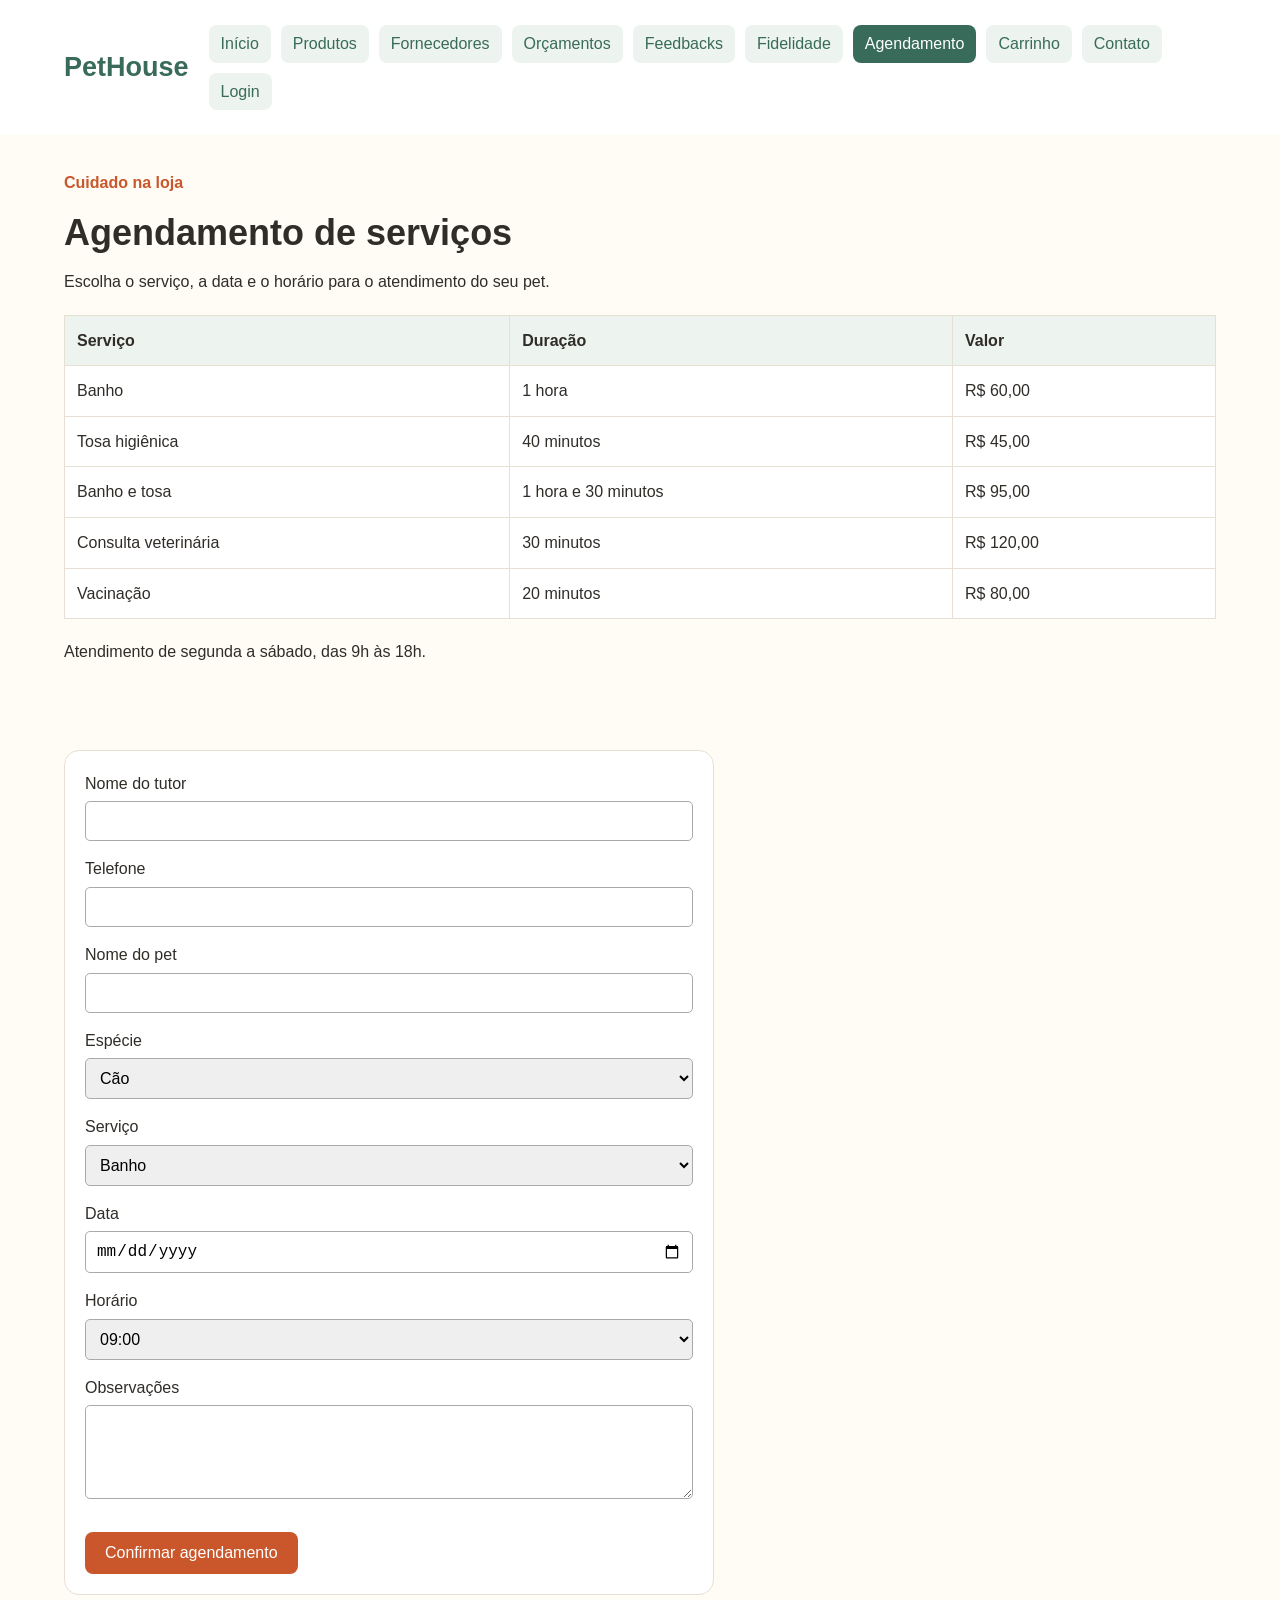
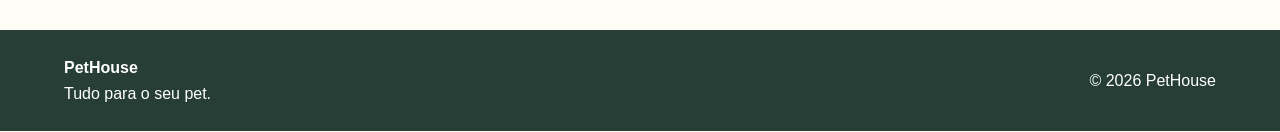
==== agendamento.html @ 13525d52 "Adicionar todas as paginas do ZIP e restaurar navegacao completa" ====
<!DOCTYPE html>
<html lang="pt-BR">
<head>
  <meta charset="UTF-8">
  <meta name="viewport" content="width=device-width, initial-scale=1">
  <title>Agendamento | PetHouse</title>
  <link rel="stylesheet" href="css/style.css">
</head>
<body>

  <header class="cabecalho">
    <a class="marca" href="index.html">PetHouse</a>
    <nav aria-label="Menu principal">
      <a href="index.html">Início</a>
      <a href="produtos.html">Produtos</a>
      <a href="fornecedores.html">Fornecedores</a>
      <a href="orcamentos.html">Orçamentos</a>
      <a href="feedbacks.html">Feedbacks</a>
      <a href="fidelidade.html">Fidelidade</a>
      <a href="agendamento.html" aria-current="page">Agendamento</a>
      <a href="carrinho.html">Carrinho</a>
      <a href="contato.html">Contato</a>
      <a href="login.html">Login</a>
    </nav>
  </header>

  <main>
    <section id="agendamento">
      <div class="titulo">
        <p class="destaque">Cuidado na loja</p>
        <h1>Agendamento de serviços</h1>
        <p>Escolha o serviço, a data e o horário para o atendimento do seu pet.</p>
      </div>
      <div class="tabela">
        <table>
          <thead>
            <tr>
              <th>Serviço</th>
              <th>Duração</th>
              <th>Valor</th>
            </tr>
          </thead>
          <tbody>
            <tr>
              <td>Banho</td>
              <td>1 hora</td>
              <td>R$ 60,00</td>
            </tr>
            <tr>
              <td>Tosa higiênica</td>
              <td>40 minutos</td>
              <td>R$ 45,00</td>
            </tr>
            <tr>
              <td>Banho e tosa</td>
              <td>1 hora e 30 minutos</td>
              <td>R$ 95,00</td>
            </tr>
            <tr>
              <td>Consulta veterinária</td>
              <td>30 minutos</td>
              <td>R$ 120,00</td>
            </tr>
            <tr>
              <td>Vacinação</td>
              <td>20 minutos</td>
              <td>R$ 80,00</td>
            </tr>
          </tbody>
        </table>
      </div>
      <p>Atendimento de segunda a sábado, das 9h às 18h.</p>
    </section>

    <section id="formulario-agendamento">
      <form action="mailto:contato@pethouse.com.br" method="post" enctype="text/plain">
        <label for="tutor">Nome do tutor</label>
        <input type="text" id="tutor" name="tutor" required>

        <label for="celular">Telefone</label>
        <input type="tel" id="celular" name="celular" required>

        <label for="pet">Nome do pet</label>
        <input type="text" id="pet" name="pet" required>

        <label for="especie">Espécie</label>
        <select id="especie" name="especie">
          <option>Cão</option>
          <option>Gato</option>
        </select>

        <label for="servico">Serviço</label>
        <select id="servico" name="servico">
          <option>Banho</option>
          <option>Tosa higiênica</option>
          <option>Banho e tosa</option>
          <option>Consulta veterinária</option>
          <option>Vacinação</option>
        </select>

        <label for="data">Data</label>
        <input type="date" id="data" name="data" required>

        <label for="horario">Horário</label>
        <select id="horario" name="horario">
          <option>09:00</option>
          <option>10:00</option>
          <option>11:00</option>
          <option>13:00</option>
          <option>14:00</option>
          <option>15:00</option>
          <option>16:00</option>
          <option>17:00</option>
        </select>

        <label for="observacoes">Observações</label>
        <textarea id="observacoes" name="observacoes" rows="4"></textarea>

        <button class="botao" type="submit">Confirmar agendamento</button>
      </form>
    </section>
  </main>

  <footer>
    <p><strong>PetHouse</strong><br>Tudo para o seu pet.</p>
    <p>© 2026 PetHouse</p>
  </footer>
</body>
</html>
---- css/style.css ----
* {
  box-sizing: border-box;
}

body {
  margin: 0;
  background: #fffbf5;
  color: #302c28;
  font-family: Arial, sans-serif;
  line-height: 1.6;
}

a {
  color: #386b5a;
}

h1, h2, p {
  margin: 0 0 15px;
}

h1 {
  font-size: 36px;
  line-height: 1.2;
}

h2 {
  font-size: 19px;
}

.cabecalho, footer {
  display: flex;
  justify-content: space-between;
  align-items: center;
  gap: 20px;
  padding: 25px 5%;
  background: white;
}

.marca {
  font-size: 27px;
  font-weight: bold;
  text-decoration: none;
}

nav {
  display: flex;
  flex-wrap: wrap;
  gap: 10px;
}

nav a {
  padding: 6px 12px;
  background: #edf4ef;
  border-radius: 8px;
  text-decoration: none;
}

nav a:hover, nav a[aria-current="page"] {
  background: #386b5a;
  color: white;
}

main {
  min-height: 65vh;
}

section {
  padding: 35px 5%;
}

.destaque, .preco {
  color: #c9572b;
  font-weight: bold;
}

.botao {
  display: inline-block;
  margin-top: 10px;
  padding: 12px 20px;
  border: 0;
  border-radius: 8px;
  background: #c9572b;
  color: white;
  font-size: 16px;
  text-decoration: none;
  cursor: pointer;
}

.hero, .contato {
  display: flex;
  align-items: center;
  gap: 35px;
}

.hero {
  background: #ffe9d9;
}

.hero .texto-intro, .hero figure, .contato .texto-intro, address {
  flex: 1;
}

figure {
  margin: 0;
  height: 160px;
  border-radius: 10px;
  background: #f5f5f5;
}

.pets {
  height: 280px;
}

ul {
  list-style: none;
  padding: 0;
  margin: 0;
}

.vantagens {
  display: flex;
  gap: 25px;
  padding: 30px 5%;
  background: #386b5a;
  color: white;
}

.vantagens li {
  flex: 1;
}

.produtos {
  display: grid;
  grid-template-columns: 1fr 1fr 1fr;
  gap: 20px;
}

.produtos li, address, form {
  padding: 20px;
  border: 1px solid #e8dfd3;
  border-radius: 15px;
  background: white;
}

.produtos img {
  width: 100%;
  height: 200px;
  object-fit: contain;
  margin-bottom: 15px;
}

.titulo {
  margin-bottom: 20px;
}

.categoria {
  color: #6b6259;
  font-size: 13px;
}

.preco {
  font-size: 20px;
}

address {
  font-style: normal;
  overflow-wrap: anywhere;
}

.login {
  max-width: 550px;
  margin: auto;
}

label {
  display: block;
  margin-bottom: 5px;
}

input {
  width: 100%;
  padding: 10px;
  margin-bottom: 15px;
  border: 1px solid #aaa;
  border-radius: 5px;
  font-size: 16px;
}

footer {
  background: #263e36;
  color: white;
}

footer p {
  margin: 0;
}

@media (max-width: 700px) {
  .cabecalho, footer, .hero, .contato, .vantagens {
    flex-direction: column;
    align-items: stretch;
  }

  .produtos {
    grid-template-columns: 1fr;
  }

  .hero figure {
    flex: auto;
  }
}

form {
  max-width: 650px;
}

select, textarea {
  width: 100%;
  padding: 10px;
  margin-bottom: 15px;
  border: 1px solid #aaa;
  border-radius: 5px;
  font-family: Arial, sans-serif;
  font-size: 16px;
}

.cartoes {
  display: grid;
  grid-template-columns: 1fr 1fr 1fr;
  gap: 20px;
}

.cartoes li {
  padding: 20px;
  border: 1px solid #e8dfd3;
  border-radius: 15px;
  background: white;
}

.tabela {
  overflow-x: auto;
  margin-bottom: 20px;
}

table {
  width: 100%;
  border-collapse: collapse;
  background: white;
}

th, td {
  padding: 12px;
  border: 1px solid #e8dfd3;
  text-align: left;
}

th {
  background: #edf4ef;
}

td input {
  width: 80px;
  margin: 0;
}

progress {
  width: 100%;
  height: 20px;
}

.total {
  color: #c9572b;
  font-size: 20px;
  font-weight: bold;
}

@media (max-width: 700px) {
  .cartoes {
    grid-template-columns: 1fr;
  }
}
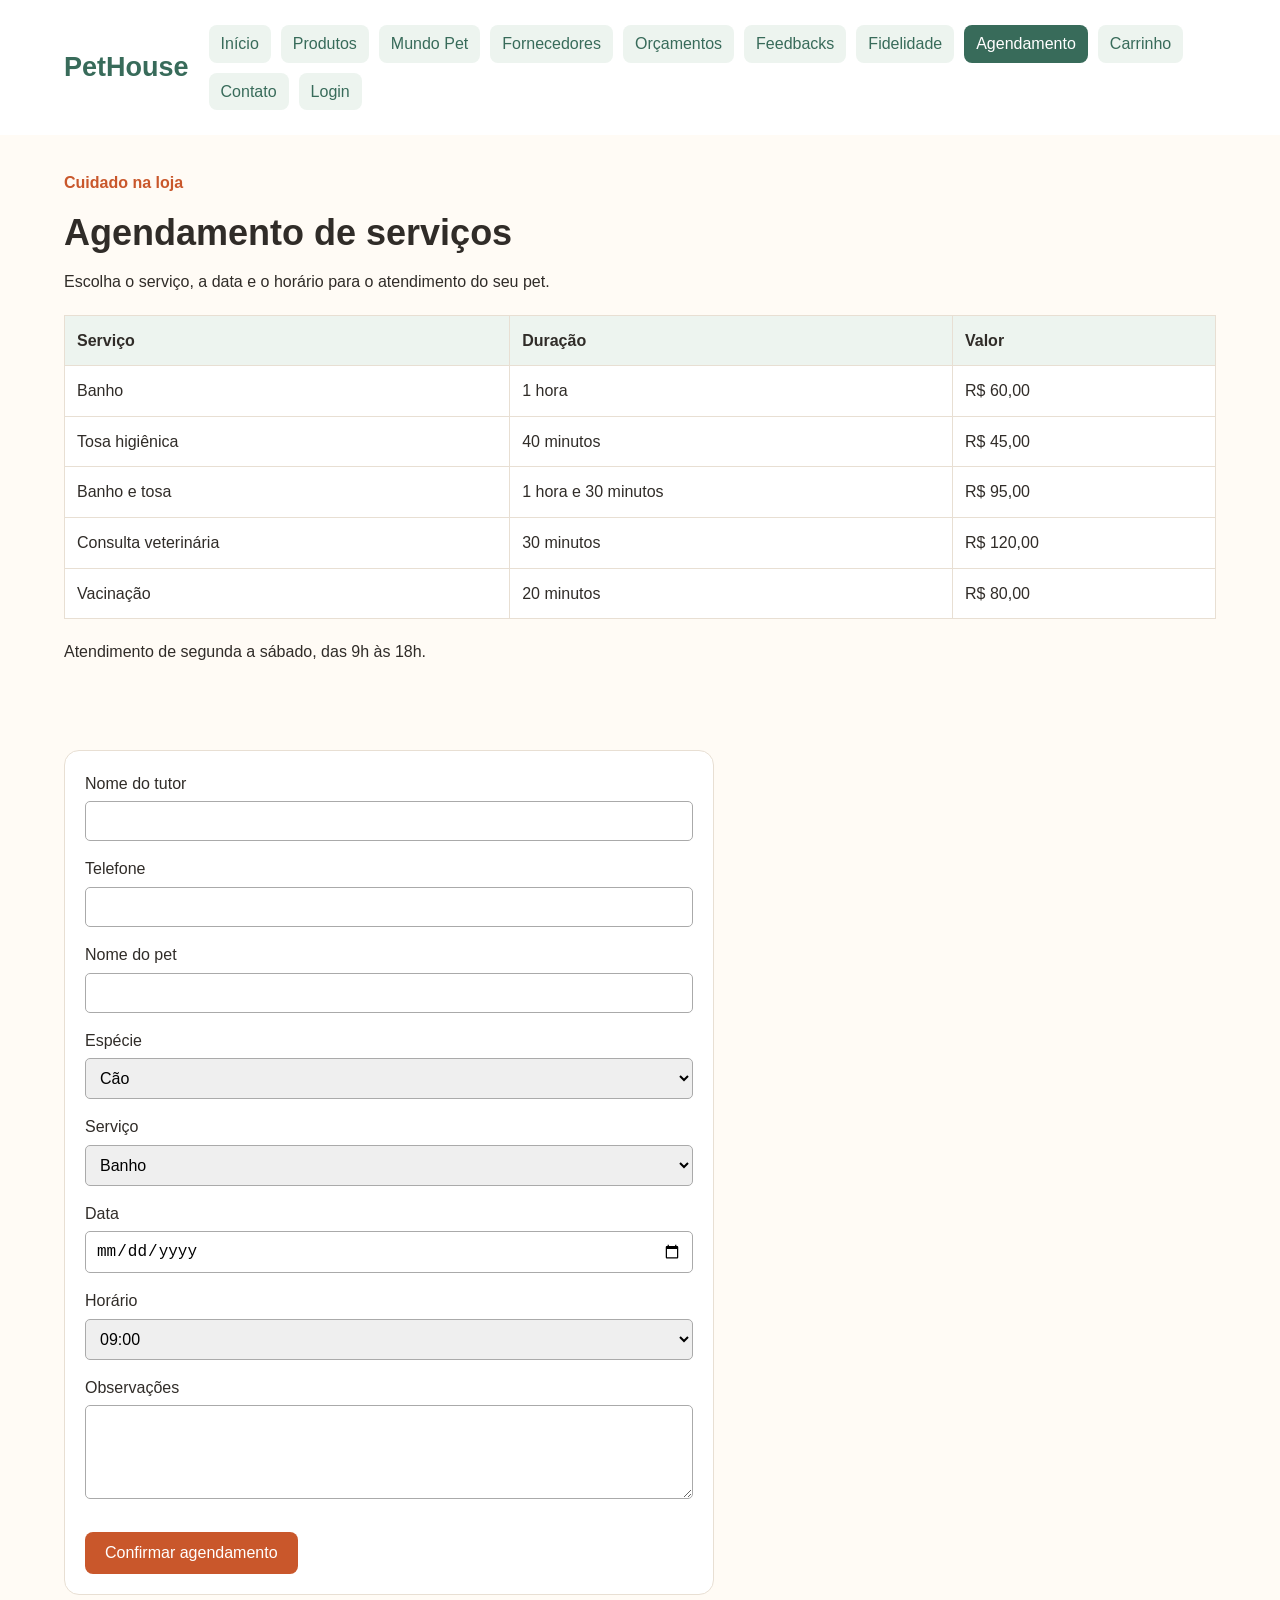
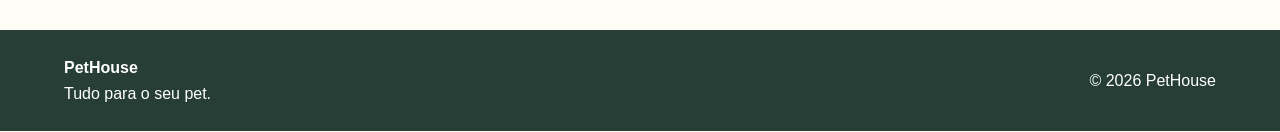
==== commit 759166b2: "Atualização do site PetHouse" ====
--- a/agendamento.html
+++ b/agendamento.html
@@ -13,6 +13,7 @@
     <nav aria-label="Menu principal">
       <a href="index.html">Início</a>
       <a href="produtos.html">Produtos</a>
+      <a href="mundo-pet.html">Mundo Pet</a>
       <a href="fornecedores.html">Fornecedores</a>
       <a href="orcamentos.html">Orçamentos</a>
       <a href="feedbacks.html">Feedbacks</a>
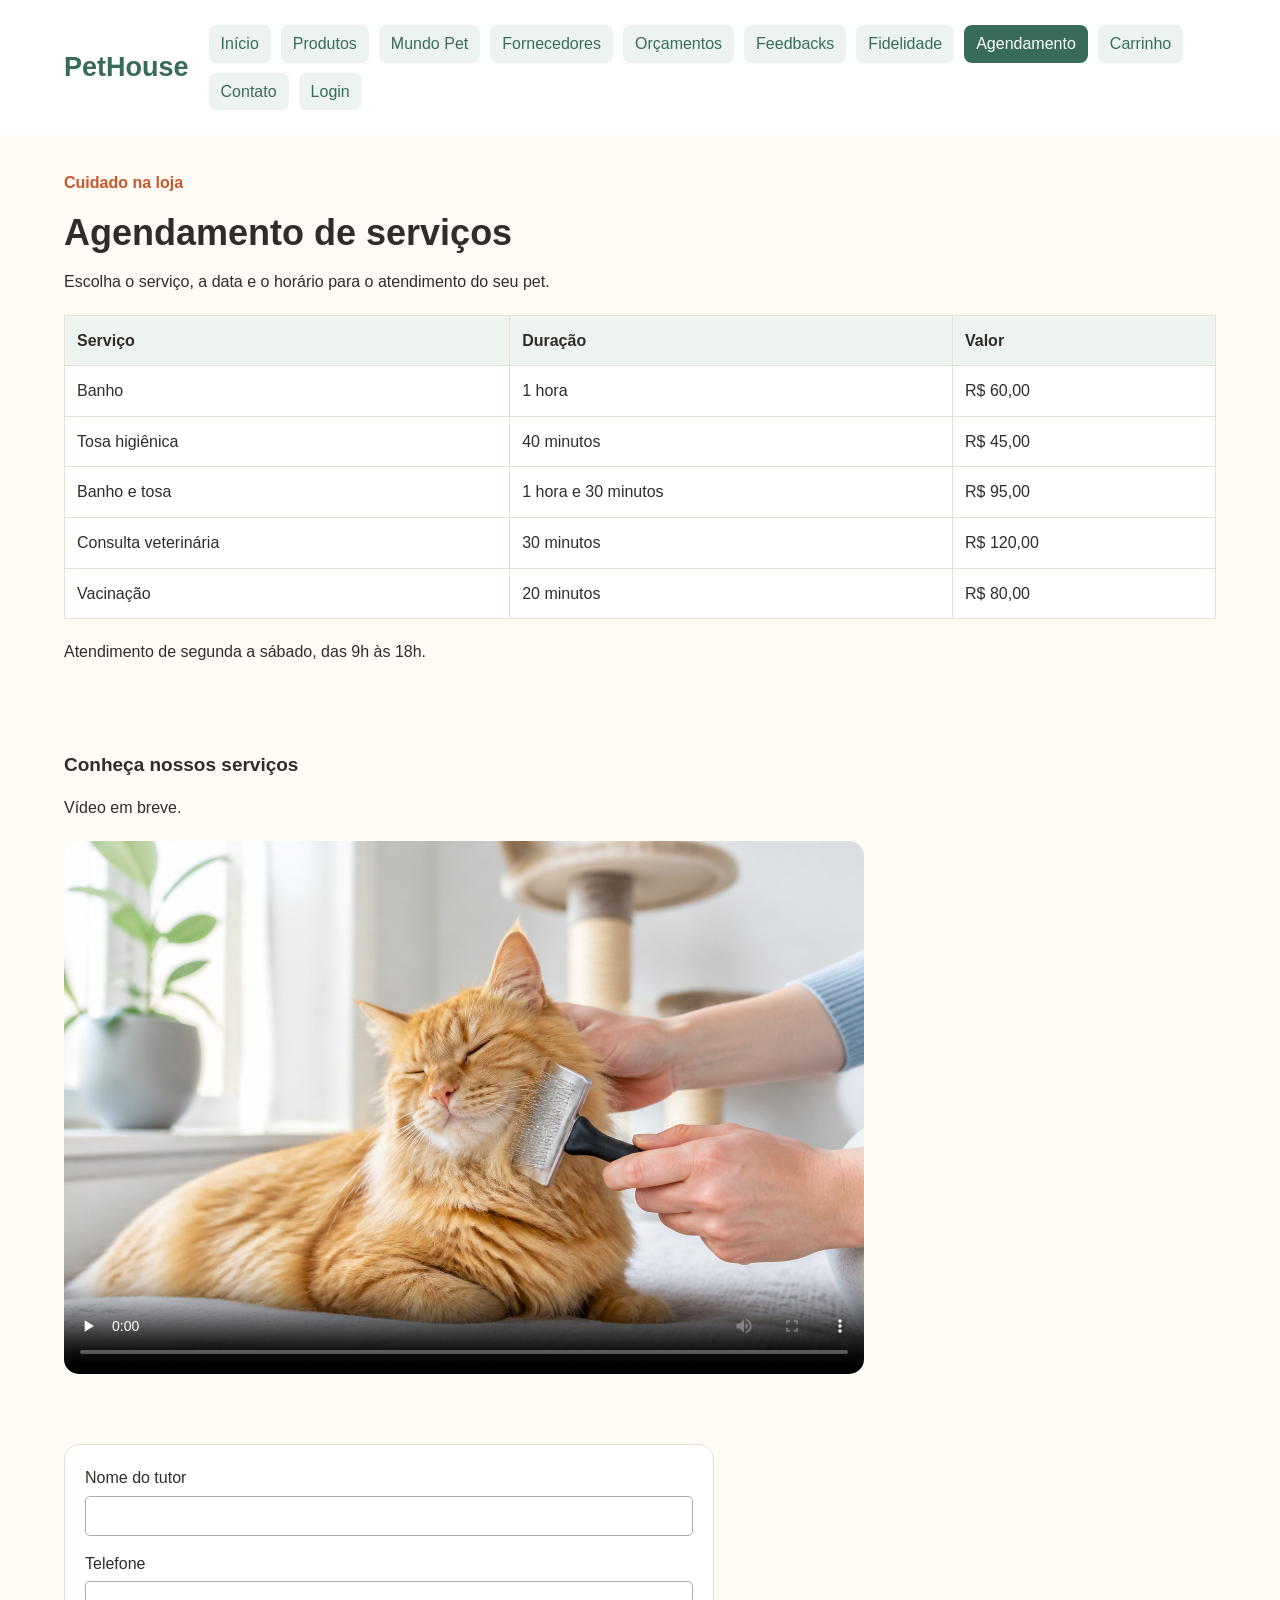
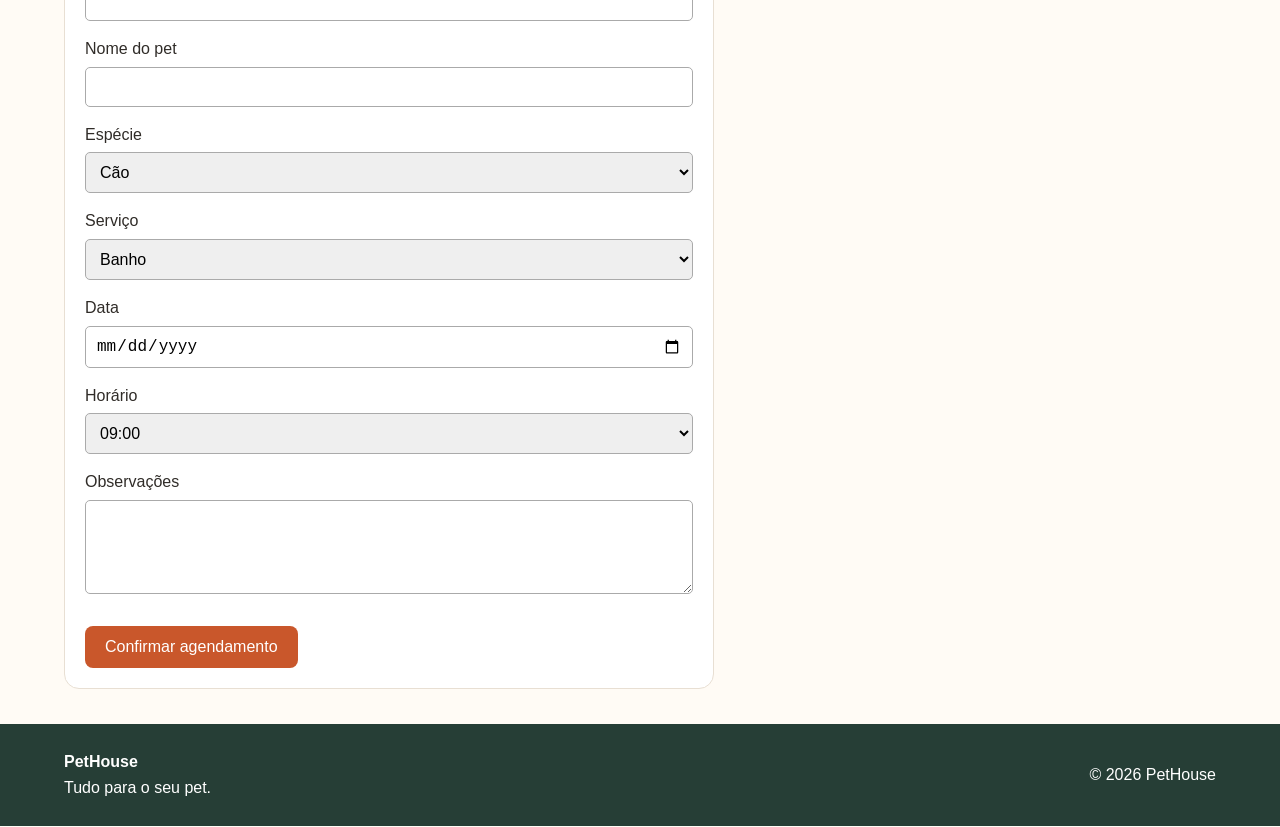
==== commit 60e9d4a5: "Atualização do site PetHouse" ====
--- a/agendamento.html
+++ b/agendamento.html
@@ -73,13 +73,22 @@
       <p>Atendimento de segunda a sábado, das 9h às 18h.</p>
     </section>
 
+    <section>
+      <h2>Conheça nossos serviços</h2>
+      <p>Vídeo em breve.</p>
+      <video controls preload="none" poster="imagens/gatohigiene.png" aria-label="Conheça nossos serviços">
+        <source src="videos/servicos.mp4" type="video/mp4">
+        Seu navegador não suporta vídeo. <a href="videos/servicos.mp4">Baixar o vídeo</a>.
+      </video>
+    </section>
+
     <section id="formulario-agendamento">
       <form action="mailto:contato@pethouse.com.br" method="post" enctype="text/plain">
         <label for="tutor">Nome do tutor</label>
-        <input type="text" id="tutor" name="tutor" required>
+        <input type="text" id="tutor" minlength="3" name="tutor" required>
 
         <label for="celular">Telefone</label>
-        <input type="tel" id="celular" name="celular" required>
+        <input type="tel" pattern="[0-9]{10,11}" inputmode="numeric" title="Digite o DDD e o telefone, com 10 ou 11 números, sem espaços" id="celular" name="celular" required>
 
         <label for="pet">Nome do pet</label>
         <input type="text" id="pet" name="pet" required>
--- a/css/style.css
+++ b/css/style.css
@@ -1,3 +1,17 @@
+:root {
+  --cor-primaria: #386b5a;
+  --cor-destaque: #c9572b;
+  --cor-fundo: #fffbf5;
+  --cor-texto: #302c28;
+  --cor-rodape: #263e36;
+  --cor-nav-bg: #edf4ef;
+  --cor-borda: #e8dfd3;
+  --cor-hero: #ffe9d9;
+  --cor-categoria: #6b6259;
+  --raio-card: 15px;
+  --raio-botao: 8px;
+  --padding-secao: 35px 5%;
+}
 
 * {
   box-sizing: border-box;
@@ -5,14 +19,14 @@
 
 body {
   margin: 0;
-  background: #fffbf5;
-  color: #302c28;
+  background: var(--cor-fundo);
+  color: var(--cor-texto);
   font-family: Arial, sans-serif;
   line-height: 1.6;
 }
 
 a {
-  color: #386b5a;
+  color: var(--cor-primaria);
 }
 
 h1, h2, p {
@@ -51,13 +65,13 @@
 
 nav a {
   padding: 6px 12px;
-  background: #edf4ef;
-  border-radius: 8px;
+  background: var(--cor-nav-bg);
+  border-radius: var(--raio-botao);
   text-decoration: none;
 }
 
 nav a:hover, nav a[aria-current="page"] {
-  background: #386b5a;
+  background: var(--cor-primaria);
   color: white;
 }
 
@@ -66,11 +80,11 @@
 }
 
 section {
-  padding: 35px 5%;
+  padding: var(--padding-secao);
 }
 
 .destaque, .preco {
-  color: #c9572b;
+  color: var(--cor-destaque);
   font-weight: bold;
 }
 
@@ -79,8 +93,8 @@
   margin-top: 10px;
   padding: 12px 20px;
   border: 0;
-  border-radius: 8px;
-  background: #c9572b;
+  border-radius: var(--raio-botao);
+  background: var(--cor-destaque);
   color: white;
   font-size: 16px;
   text-decoration: none;
@@ -94,7 +108,7 @@
 }
 
 .hero {
-  background: #ffe9d9;
+  background: var(--cor-hero);
 }
 
 .hero .texto-intro, .hero figure, .contato .texto-intro, address {
@@ -110,6 +124,22 @@
 
 .pets {
   height: 280px;
+  overflow: hidden;
+}
+
+.pets img {
+  width: 100%;
+  height: 100%;
+  object-fit: cover;
+}
+
+.hero .texto-intro, .hero .pets {
+  min-width: 0;
+}
+
+.chamada {
+  text-align: center;
+  background: var(--cor-hero);
 }
 
 ul {
@@ -122,7 +152,7 @@
   display: flex;
   gap: 25px;
   padding: 30px 5%;
-  background: #386b5a;
+  background: var(--cor-primaria);
   color: white;
 }
 
@@ -138,8 +168,8 @@
 
 .produtos li, address, form {
   padding: 20px;
-  border: 1px solid #e8dfd3;
-  border-radius: 15px;
+  border: 1px solid var(--cor-borda);
+  border-radius: var(--raio-card);
   background: white;
 }
 
@@ -155,7 +185,7 @@
 }
 
 .categoria {
-  color: #6b6259;
+  color: var(--cor-categoria);
   font-size: 13px;
 }
 
@@ -188,7 +218,7 @@
 }
 
 footer {
-  background: #263e36;
+  background: var(--cor-rodape);
   color: white;
 }
 
@@ -233,8 +263,8 @@
 
 .cartoes li {
   padding: 20px;
-  border: 1px solid #e8dfd3;
-  border-radius: 15px;
+  border: 1px solid var(--cor-borda);
+  border-radius: var(--raio-card);
   background: white;
 }
 
@@ -251,12 +281,12 @@
 
 th, td {
   padding: 12px;
-  border: 1px solid #e8dfd3;
+  border: 1px solid var(--cor-borda);
   text-align: left;
 }
 
 th {
-  background: #edf4ef;
+  background: var(--cor-nav-bg);
 }
 
 td input {
@@ -270,7 +300,7 @@
 }
 
 .total {
-  color: #c9572b;
+  color: var(--cor-destaque);
   font-size: 20px;
   font-weight: bold;
 }
@@ -280,3 +310,28 @@
     grid-template-columns: 1fr;
   }
 }
+
+.banner {
+  height: 280px;
+  margin-bottom: 25px;
+  overflow: hidden;
+}
+
+.banner img {
+  width: 100%;
+  height: 100%;
+  object-fit: cover;
+}
+
+video {
+  display: block;
+  width: 100%;
+  max-width: 800px;
+  margin-top: 20px;
+  border-radius: var(--raio-card);
+}
+
+a:focus-visible, input:focus-visible, select:focus-visible, textarea:focus-visible, button:focus-visible {
+  outline: 3px solid var(--cor-destaque);
+  outline-offset: 3px;
+}
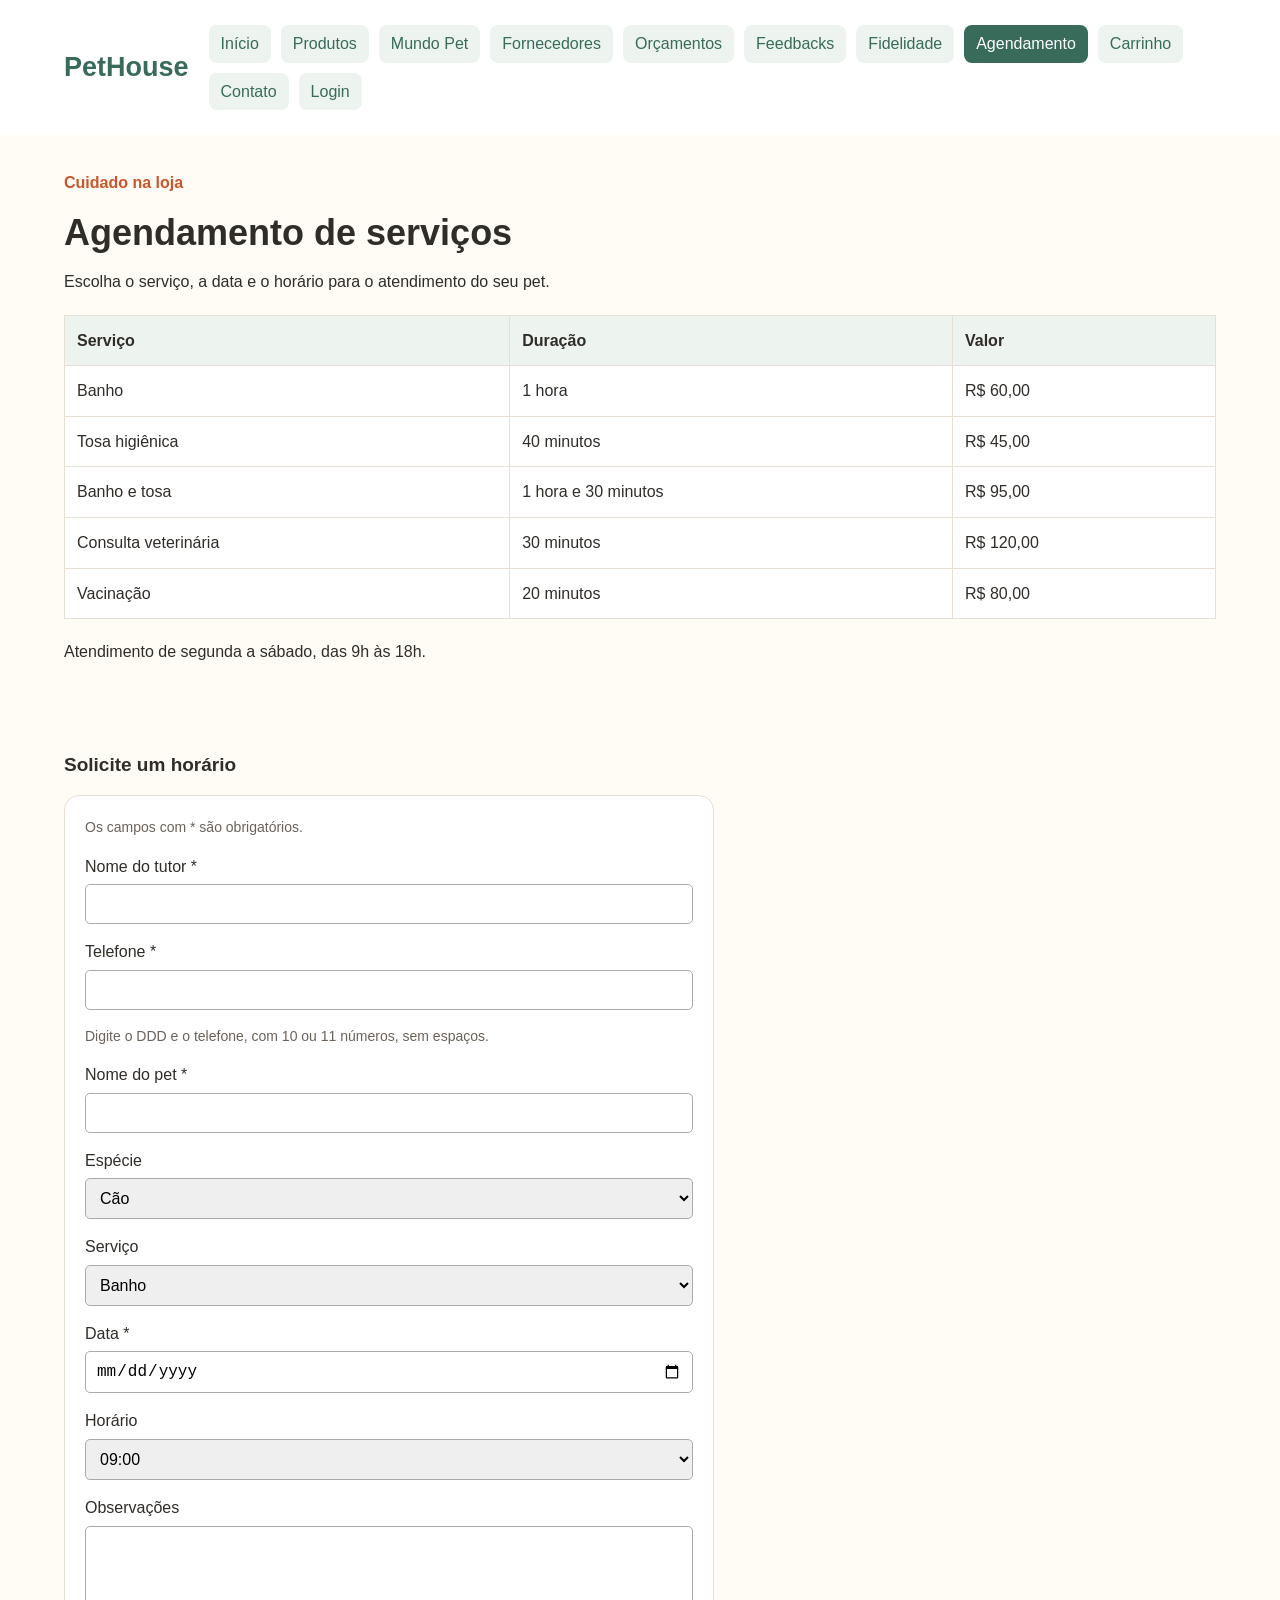
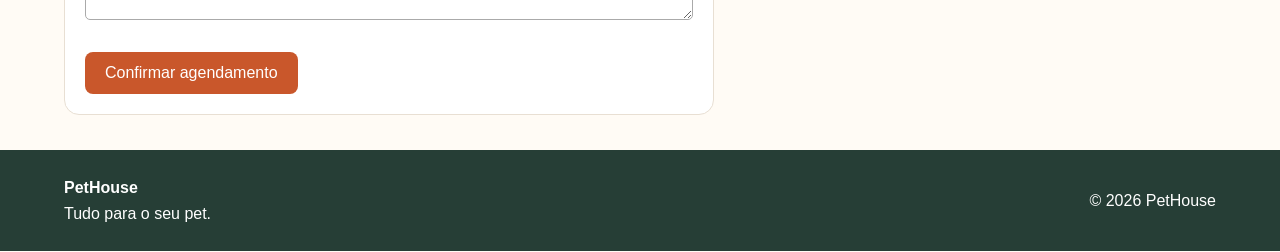
==== commit 51632b4b: "Atualização do site PetHouse" ====
--- a/agendamento.html
+++ b/agendamento.html
@@ -7,6 +7,7 @@
   <link rel="stylesheet" href="css/style.css">
 </head>
 <body>
+  <a class="pular" href="#conteudo">Pular para o conteúdo</a>
 
   <header class="cabecalho">
     <a class="marca" href="index.html">PetHouse</a>
@@ -25,20 +26,20 @@
     </nav>
   </header>
 
-  <main>
+  <main id="conteudo">
     <section id="agendamento">
-      <div class="titulo">
+      <header class="titulo">
         <p class="destaque">Cuidado na loja</p>
         <h1>Agendamento de serviços</h1>
         <p>Escolha o serviço, a data e o horário para o atendimento do seu pet.</p>
-      </div>
+      </header>
       <div class="tabela">
         <table>
           <thead>
             <tr>
-              <th>Serviço</th>
-              <th>Duração</th>
-              <th>Valor</th>
+              <th scope="col">Serviço</th>
+              <th scope="col">Duração</th>
+              <th scope="col">Valor</th>
             </tr>
           </thead>
           <tbody>
@@ -73,24 +74,19 @@
       <p>Atendimento de segunda a sábado, das 9h às 18h.</p>
     </section>
 
-    <section>
-      <h2>Conheça nossos serviços</h2>
-      <p>Vídeo em breve.</p>
-      <video controls preload="none" poster="imagens/gatohigiene.png" aria-label="Conheça nossos serviços">
-        <source src="videos/servicos.mp4" type="video/mp4">
-        Seu navegador não suporta vídeo. <a href="videos/servicos.mp4">Baixar o vídeo</a>.
-      </video>
-    </section>
 
     <section id="formulario-agendamento">
+      <h2>Solicite um horário</h2>
       <form action="mailto:contato@pethouse.com.br" method="post" enctype="text/plain">
-        <label for="tutor">Nome do tutor</label>
-        <input type="text" id="tutor" minlength="3" name="tutor" required>
+        <p class="ajuda">Os campos com * são obrigatórios.</p>
+        <label for="tutor">Nome do tutor *</label>
+        <input type="text" id="tutor" minlength="3" name="tutor" required autocomplete="name">
 
-        <label for="celular">Telefone</label>
-        <input type="tel" pattern="[0-9]{10,11}" inputmode="numeric" title="Digite o DDD e o telefone, com 10 ou 11 números, sem espaços" id="celular" name="celular" required>
+        <label for="celular">Telefone *</label>
+        <input type="tel" pattern="[0-9]{10,11}" inputmode="numeric" title="Digite o DDD e o telefone, com 10 ou 11 números, sem espaços" id="celular" name="celular" required autocomplete="tel" aria-describedby="ajuda-celular">
+        <small class="ajuda" id="ajuda-celular">Digite o DDD e o telefone, com 10 ou 11 números, sem espaços.</small>
 
-        <label for="pet">Nome do pet</label>
+        <label for="pet">Nome do pet *</label>
         <input type="text" id="pet" name="pet" required>
 
         <label for="especie">Espécie</label>
@@ -108,7 +104,7 @@
           <option>Vacinação</option>
         </select>
 
-        <label for="data">Data</label>
+        <label for="data">Data *</label>
         <input type="date" id="data" name="data" required>
 
         <label for="horario">Horário</label>
--- a/css/style.css
+++ b/css/style.css
@@ -19,6 +19,9 @@
 
 body {
   margin: 0;
+  min-height: 100vh;
+  display: flex;
+  flex-direction: column;
   background: var(--cor-fundo);
   color: var(--cor-texto);
   font-family: Arial, sans-serif;
@@ -76,6 +79,7 @@
 }
 
 main {
+  flex: 1;
   min-height: 65vh;
 }
 
@@ -83,7 +87,7 @@
   padding: var(--padding-secao);
 }
 
-.destaque, .preco {
+.destaque, .preco, .total {
   color: var(--cor-destaque);
   font-weight: bold;
 }
@@ -122,12 +126,12 @@
   background: #f5f5f5;
 }
 
-.pets {
+.pets, .banner {
   height: 280px;
   overflow: hidden;
 }
 
-.pets img {
+.pets img, .banner img {
   width: 100%;
   height: 100%;
   object-fit: cover;
@@ -160,13 +164,13 @@
   flex: 1;
 }
 
-.produtos {
+.produtos, .cartoes {
   display: grid;
   grid-template-columns: 1fr 1fr 1fr;
   gap: 20px;
 }
 
-.produtos li, address, form {
+.produtos li, .cartoes li, address, form, details {
   padding: 20px;
   border: 1px solid var(--cor-borda);
   border-radius: var(--raio-card);
@@ -189,7 +193,7 @@
   font-size: 13px;
 }
 
-.preco {
+.preco, .total {
   font-size: 20px;
 }
 
@@ -198,17 +202,25 @@
   overflow-wrap: anywhere;
 }
 
-.login {
-  max-width: 550px;
-  margin: auto;
-}
-
 label {
   display: block;
   margin-bottom: 5px;
 }
 
-input {
+footer {
+  background: var(--cor-rodape);
+  color: white;
+}
+
+footer p {
+  margin: 0;
+}
+
+form {
+  max-width: 650px;
+}
+
+input, select, textarea {
   width: 100%;
   padding: 10px;
   margin-bottom: 15px;
@@ -217,13 +229,56 @@
   font-size: 16px;
 }
 
-footer {
-  background: var(--cor-rodape);
-  color: white;
-}
-
-footer p {
-  margin: 0;
+select, textarea {
+  font-family: Arial, sans-serif;
+}
+
+.tabela {
+  overflow-x: auto;
+  margin-bottom: 20px;
+}
+
+table {
+  width: 100%;
+  border-collapse: collapse;
+  background: white;
+}
+
+th, td {
+  padding: 12px;
+  border: 1px solid var(--cor-borda);
+  text-align: left;
+}
+
+th {
+  background: var(--cor-nav-bg);
+}
+
+td input {
+  width: 80px;
+  margin: 0;
+}
+
+progress {
+  width: 100%;
+  height: 20px;
+}
+
+.banner {
+  margin-bottom: 25px;
+}
+
+video {
+  display: block;
+  width: 100%;
+  max-width: 800px;
+  margin-top: 20px;
+  border-radius: var(--raio-card);
+}
+
+a:focus-visible, input:focus-visible, select:focus-visible, textarea:focus-visible, button:focus-visible {
+  outline: 3px solid var(--cor-destaque);
+  outline-offset: 3px;
 }
 
 @media (max-width: 700px) {
@@ -232,7 +287,7 @@
     align-items: stretch;
   }
 
-  .produtos {
+  .produtos, .cartoes {
     grid-template-columns: 1fr;
   }
 
@@ -241,97 +296,50 @@
   }
 }
 
-form {
-  max-width: 650px;
-}
-
-select, textarea {
-  width: 100%;
+.ajuda {
+  display: block;
+  font-size: 14px;
+  color: var(--cor-categoria);
+  margin-bottom: 15px;
+}
+
+.pular {
+  position: absolute;
+  left: -9999px;
   padding: 10px;
+  background: white;
+}
+
+.pular:focus {
+  left: 15px;
+  top: 15px;
+  z-index: 1;
+}
+
+.mapa {
+  width: 100%;
+  height: 350px;
+  border: 0;
+  border-radius: var(--raio-card);
+}
+
+details {
   margin-bottom: 15px;
-  border: 1px solid #aaa;
-  border-radius: 5px;
-  font-family: Arial, sans-serif;
-  font-size: 16px;
-}
-
-.cartoes {
-  display: grid;
-  grid-template-columns: 1fr 1fr 1fr;
-  gap: 20px;
-}
-
-.cartoes li {
-  padding: 20px;
-  border: 1px solid var(--cor-borda);
-  border-radius: var(--raio-card);
-  background: white;
-}
-
-.tabela {
-  overflow-x: auto;
-  margin-bottom: 20px;
-}
-
-table {
-  width: 100%;
-  border-collapse: collapse;
-  background: white;
-}
-
-th, td {
-  padding: 12px;
-  border: 1px solid var(--cor-borda);
-  text-align: left;
-}
-
-th {
-  background: var(--cor-nav-bg);
-}
-
-td input {
-  width: 80px;
-  margin: 0;
-}
-
-progress {
-  width: 100%;
-  height: 20px;
-}
-
-.total {
-  color: var(--cor-destaque);
-  font-size: 20px;
+}
+
+summary {
   font-weight: bold;
-}
-
-@media (max-width: 700px) {
-  .cartoes {
-    grid-template-columns: 1fr;
-  }
-}
-
-.banner {
-  height: 280px;
-  margin-bottom: 25px;
-  overflow: hidden;
-}
-
-.banner img {
-  width: 100%;
-  height: 100%;
-  object-fit: cover;
-}
-
-video {
-  display: block;
-  width: 100%;
-  max-width: 800px;
-  margin-top: 20px;
-  border-radius: var(--raio-card);
-}
-
-a:focus-visible, input:focus-visible, select:focus-visible, textarea:focus-visible, button:focus-visible {
-  outline: 3px solid var(--cor-destaque);
-  outline-offset: 3px;
-}
+  cursor: pointer;
+}
+
+details p {
+  margin-top: 15px;
+}
+
+input:focus:invalid, textarea:focus:invalid {
+  border-color: #a62a22;
+}
+
+.produtos li, .cartoes li {
+  min-width: 0;
+}
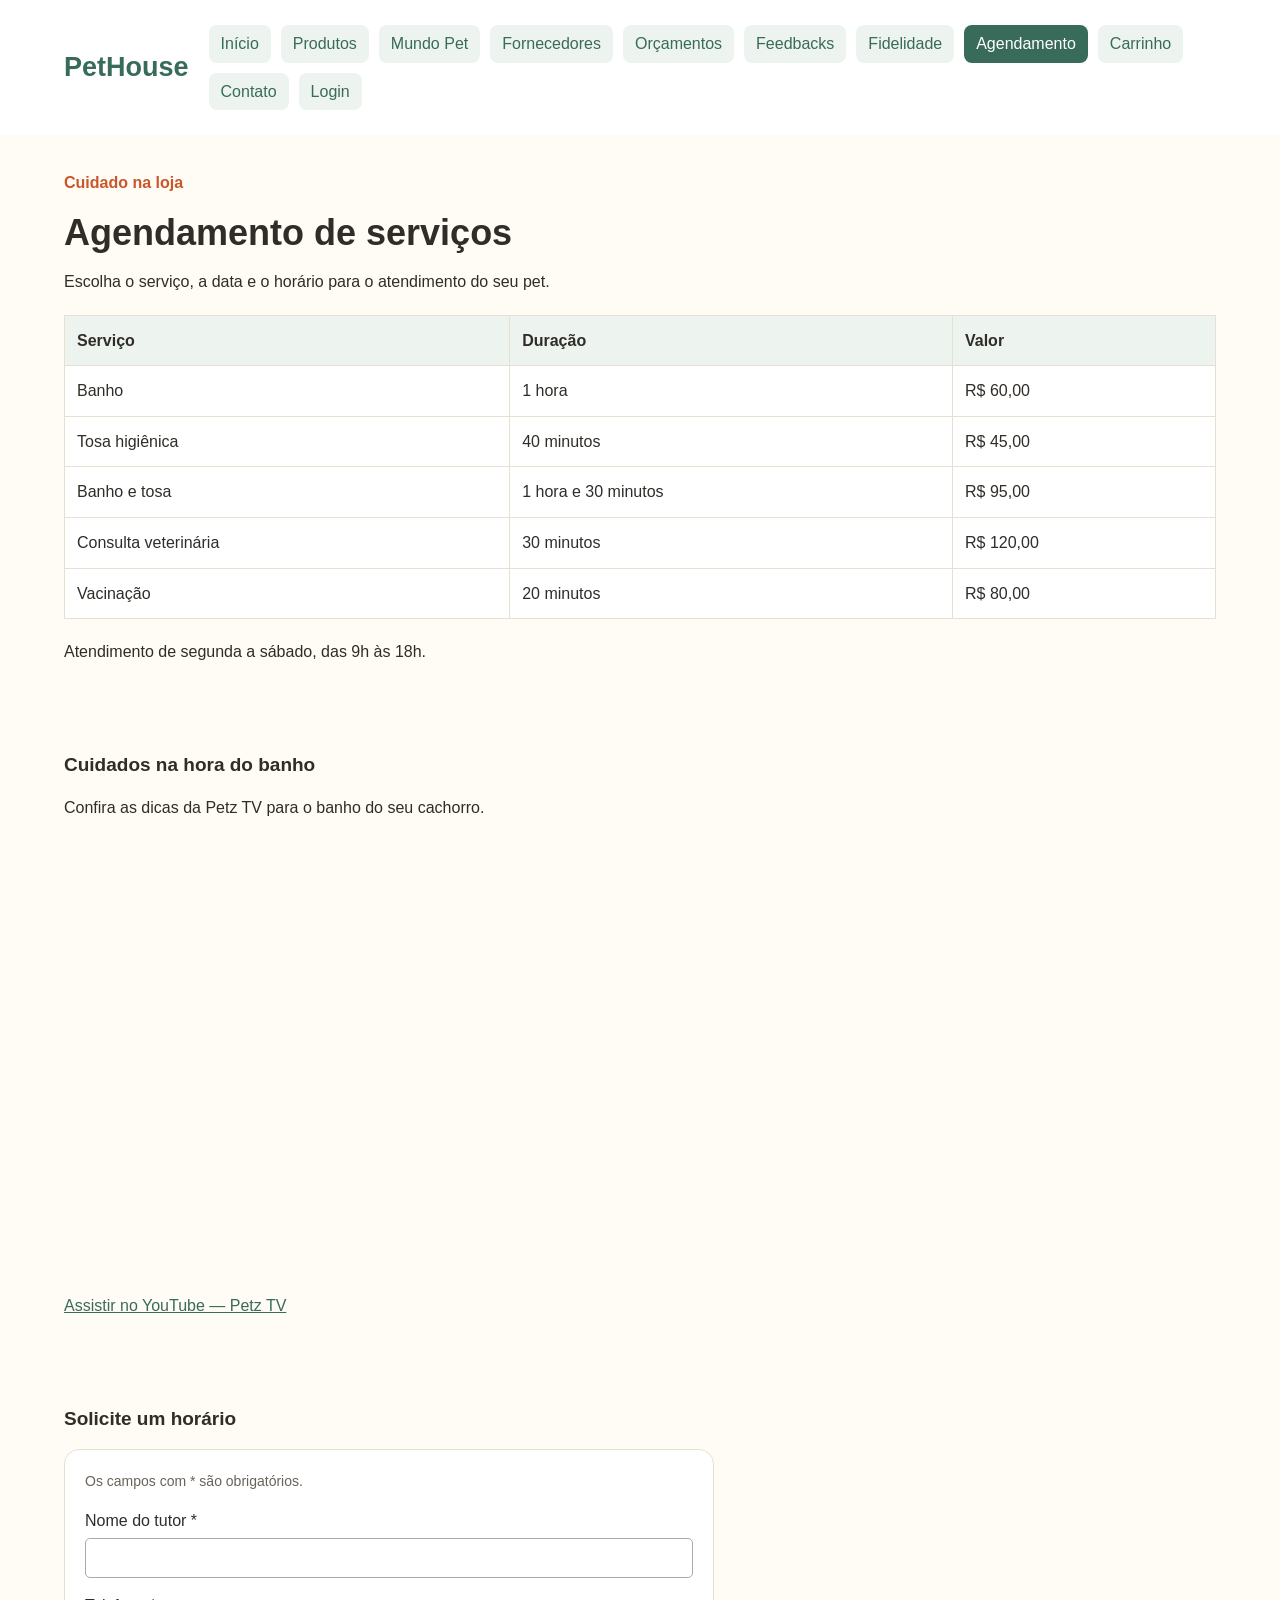
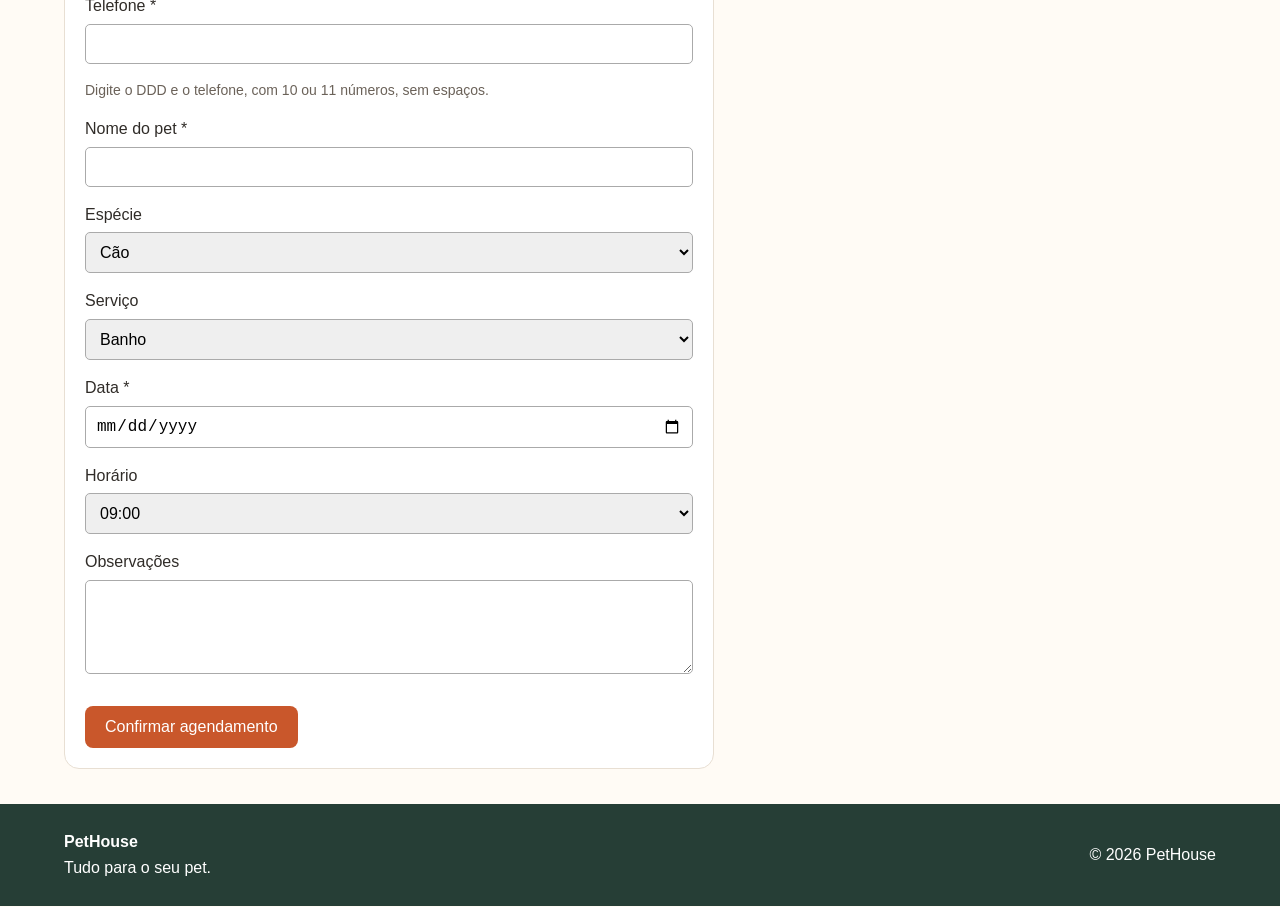
==== commit 0936e1ee: "Atualização" ====
--- a/agendamento.html
+++ b/agendamento.html
@@ -75,6 +75,20 @@
     </section>
 
 
+    <section>
+      <h2>Cuidados na hora do banho</h2>
+      <p>Confira as dicas da Petz TV para o banho do seu cachorro.</p>
+      <iframe class="video-servicos"
+        src="https://www.youtube.com/embed/IUNmfBJkSUs"
+        title="Como dar banho em cachorro em casa? Petz TV"
+        loading="lazy"
+        referrerpolicy="strict-origin-when-cross-origin"
+        allow="encrypted-media; picture-in-picture"
+        allowfullscreen>
+      </iframe>
+      <p><a href="https://www.youtube.com/watch?v=IUNmfBJkSUs" target="_blank" rel="noopener">Assistir no YouTube — Petz TV</a></p>
+    </section>
+
     <section id="formulario-agendamento">
       <h2>Solicite um horário</h2>
       <form action="mailto:contato@pethouse.com.br" method="post" enctype="text/plain">
--- a/css/style.css
+++ b/css/style.css
@@ -323,6 +323,14 @@
   border-radius: var(--raio-card);
 }
 
+.video-servicos {
+  width: 100%;
+  max-width: 800px;
+  aspect-ratio: 16 / 9;
+  border: 0;
+  border-radius: var(--raio-card);
+}
+
 details {
   margin-bottom: 15px;
 }
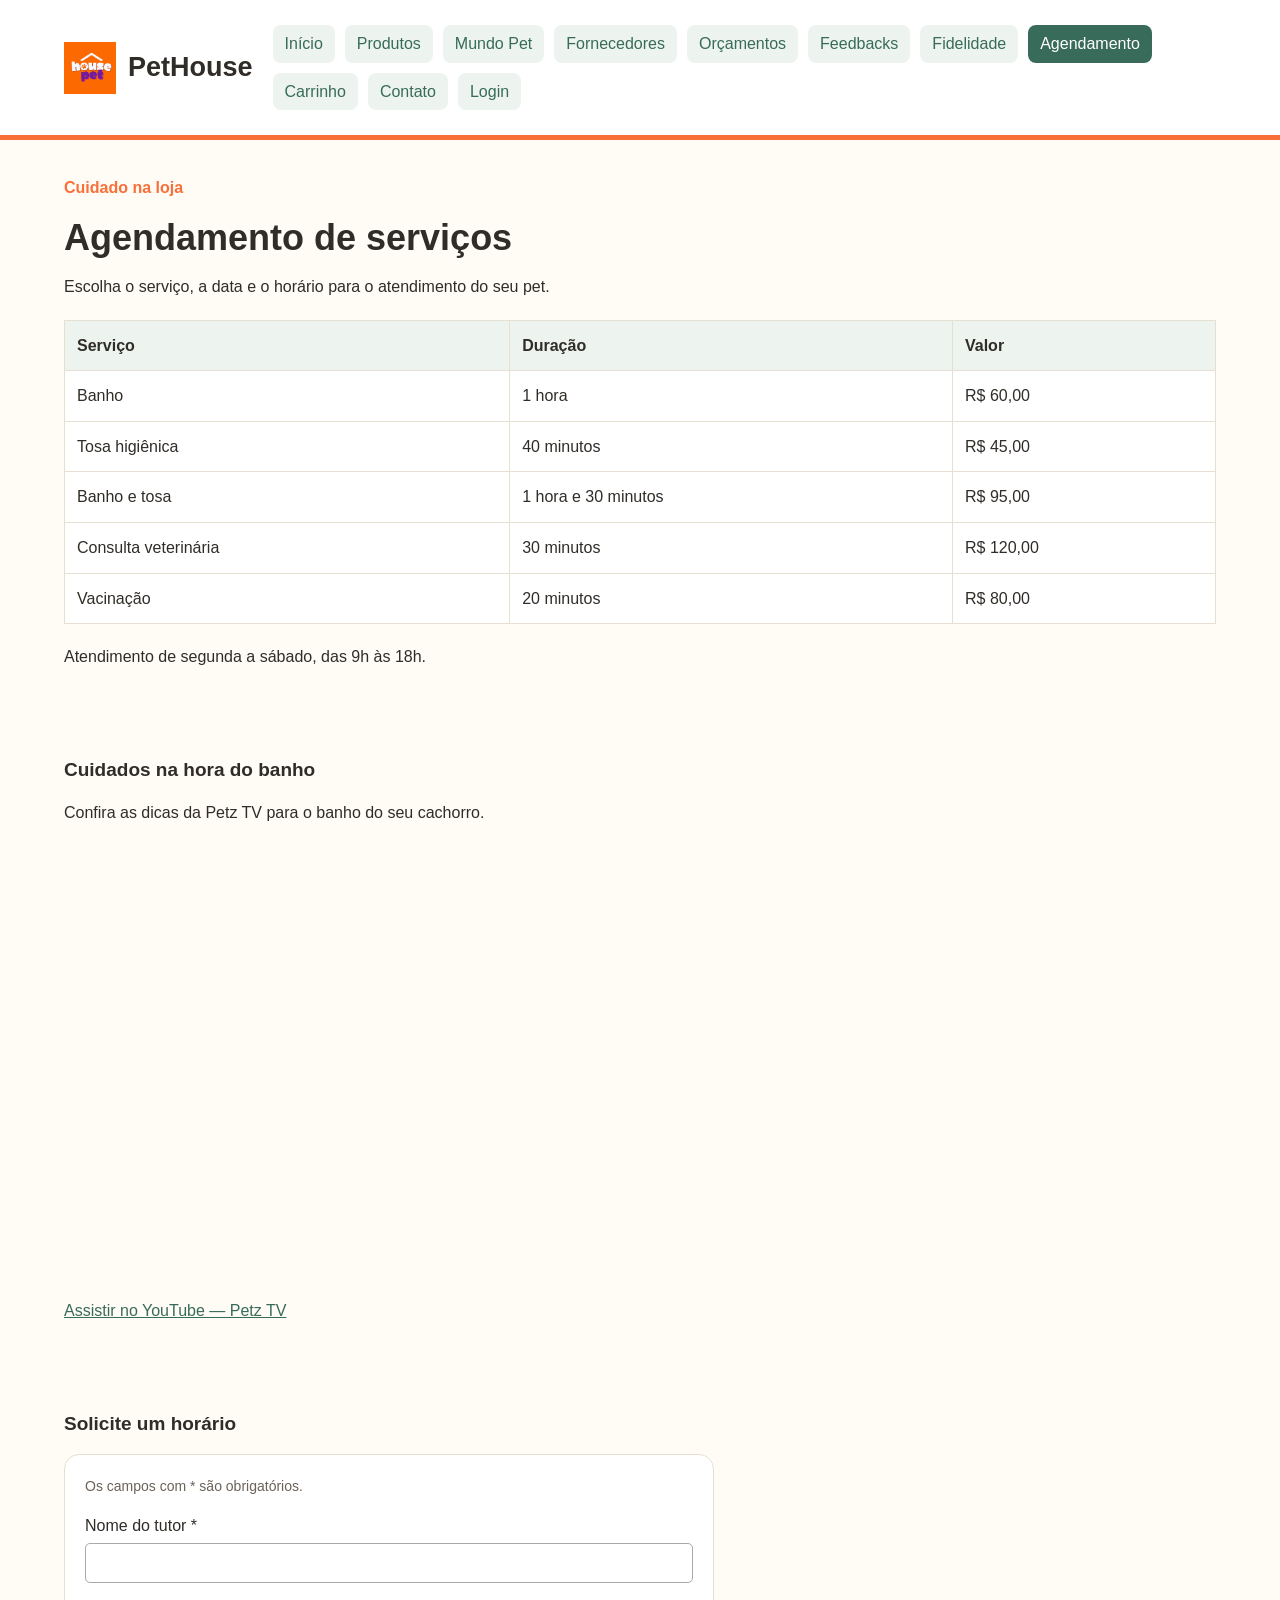
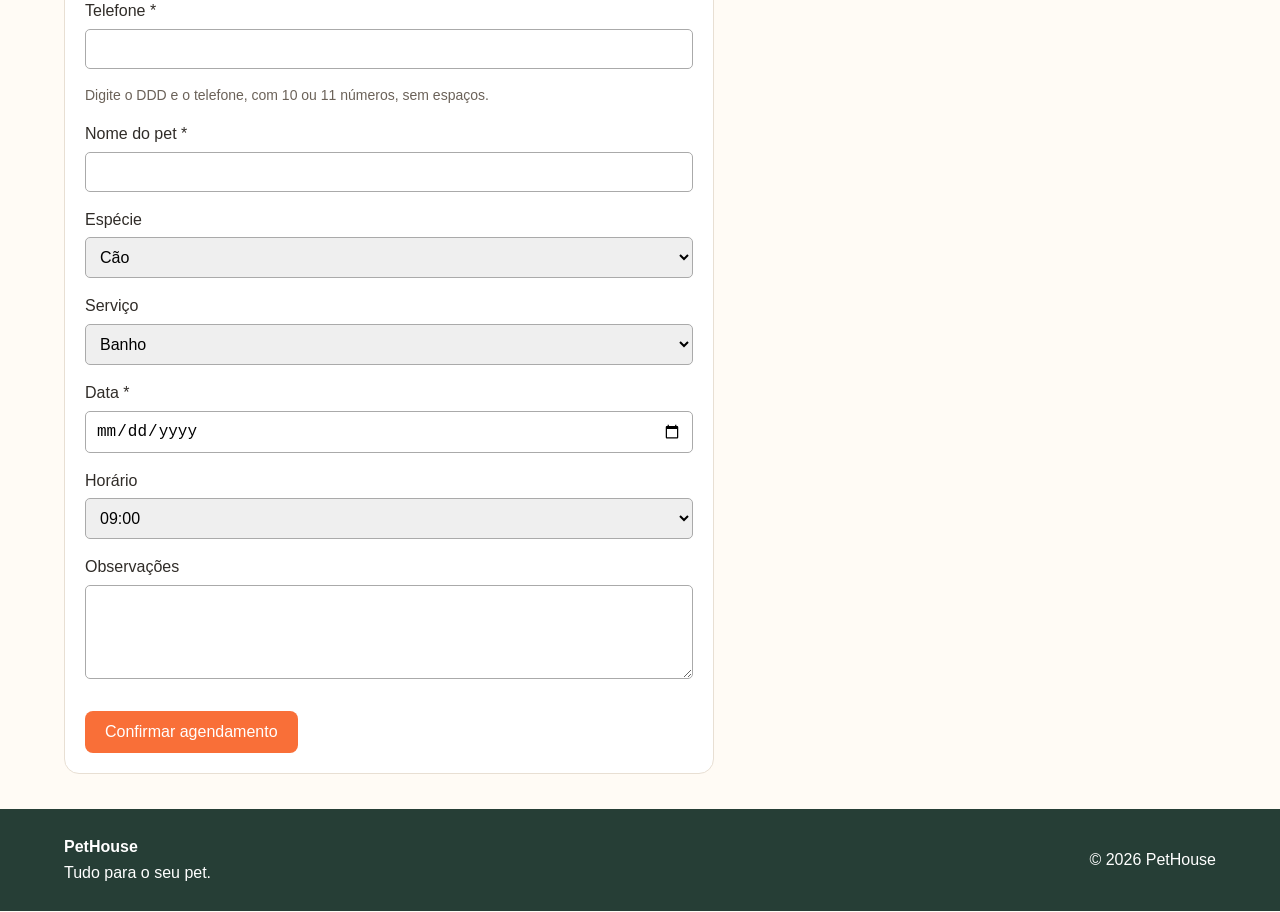
==== commit dd922ada: "Atualização" ====
--- a/agendamento.html
+++ b/agendamento.html
@@ -3,6 +3,7 @@
 <head>
   <meta charset="UTF-8">
   <meta name="viewport" content="width=device-width, initial-scale=1">
+  <link rel="icon" type="image/png" href="imagens/logo-pethouse.png">
   <title>Agendamento | PetHouse</title>
   <link rel="stylesheet" href="css/style.css">
 </head>
@@ -10,7 +11,7 @@
   <a class="pular" href="#conteudo">Pular para o conteúdo</a>
 
   <header class="cabecalho">
-    <a class="marca" href="index.html">PetHouse</a>
+    <a class="marca" href="index.html"><img class="logo-marca" src="imagens/logo-pethouse.png" alt=""><span>PetHouse</span></a>
     <nav aria-label="Menu principal">
       <a href="index.html">Início</a>
       <a href="produtos.html">Produtos</a>
--- a/css/style.css
+++ b/css/style.css
@@ -1,6 +1,6 @@
 :root {
   --cor-primaria: #386b5a;
-  --cor-destaque: #c9572b;
+  --cor-destaque: #f96f38;
   --cor-fundo: #fffbf5;
   --cor-texto: #302c28;
   --cor-rodape: #263e36;
@@ -54,10 +54,28 @@
   background: white;
 }
 
+.cabecalho {
+  border-bottom: 5px solid var(--cor-destaque);
+}
+
 .marca {
+  display: flex;
+  align-items: center;
+  gap: 12px;
   font-size: 27px;
   font-weight: bold;
   text-decoration: none;
+  color: inherit;
+}
+
+.logo-marca {
+  display: block;
+  width: 52px;
+  height: auto;
+}
+
+.marca span {
+  line-height: 1;
 }
 
 nav {
